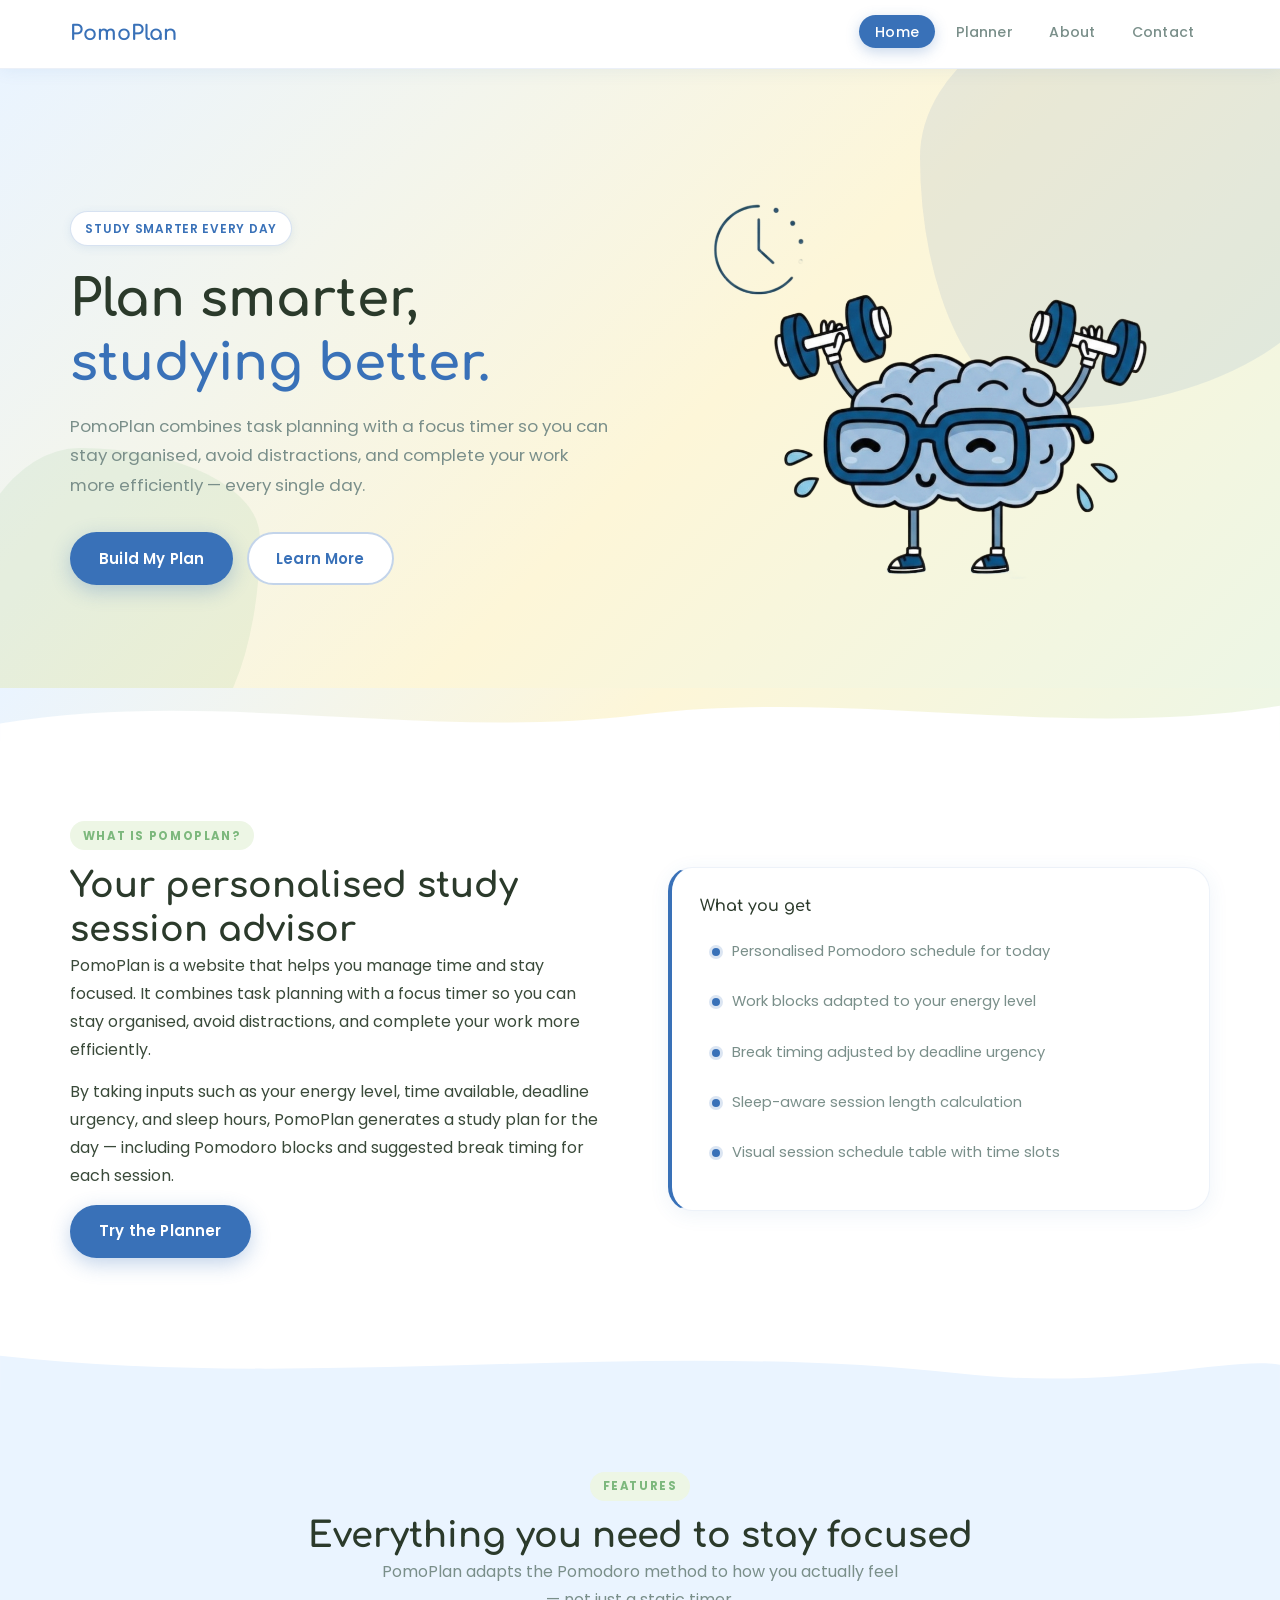
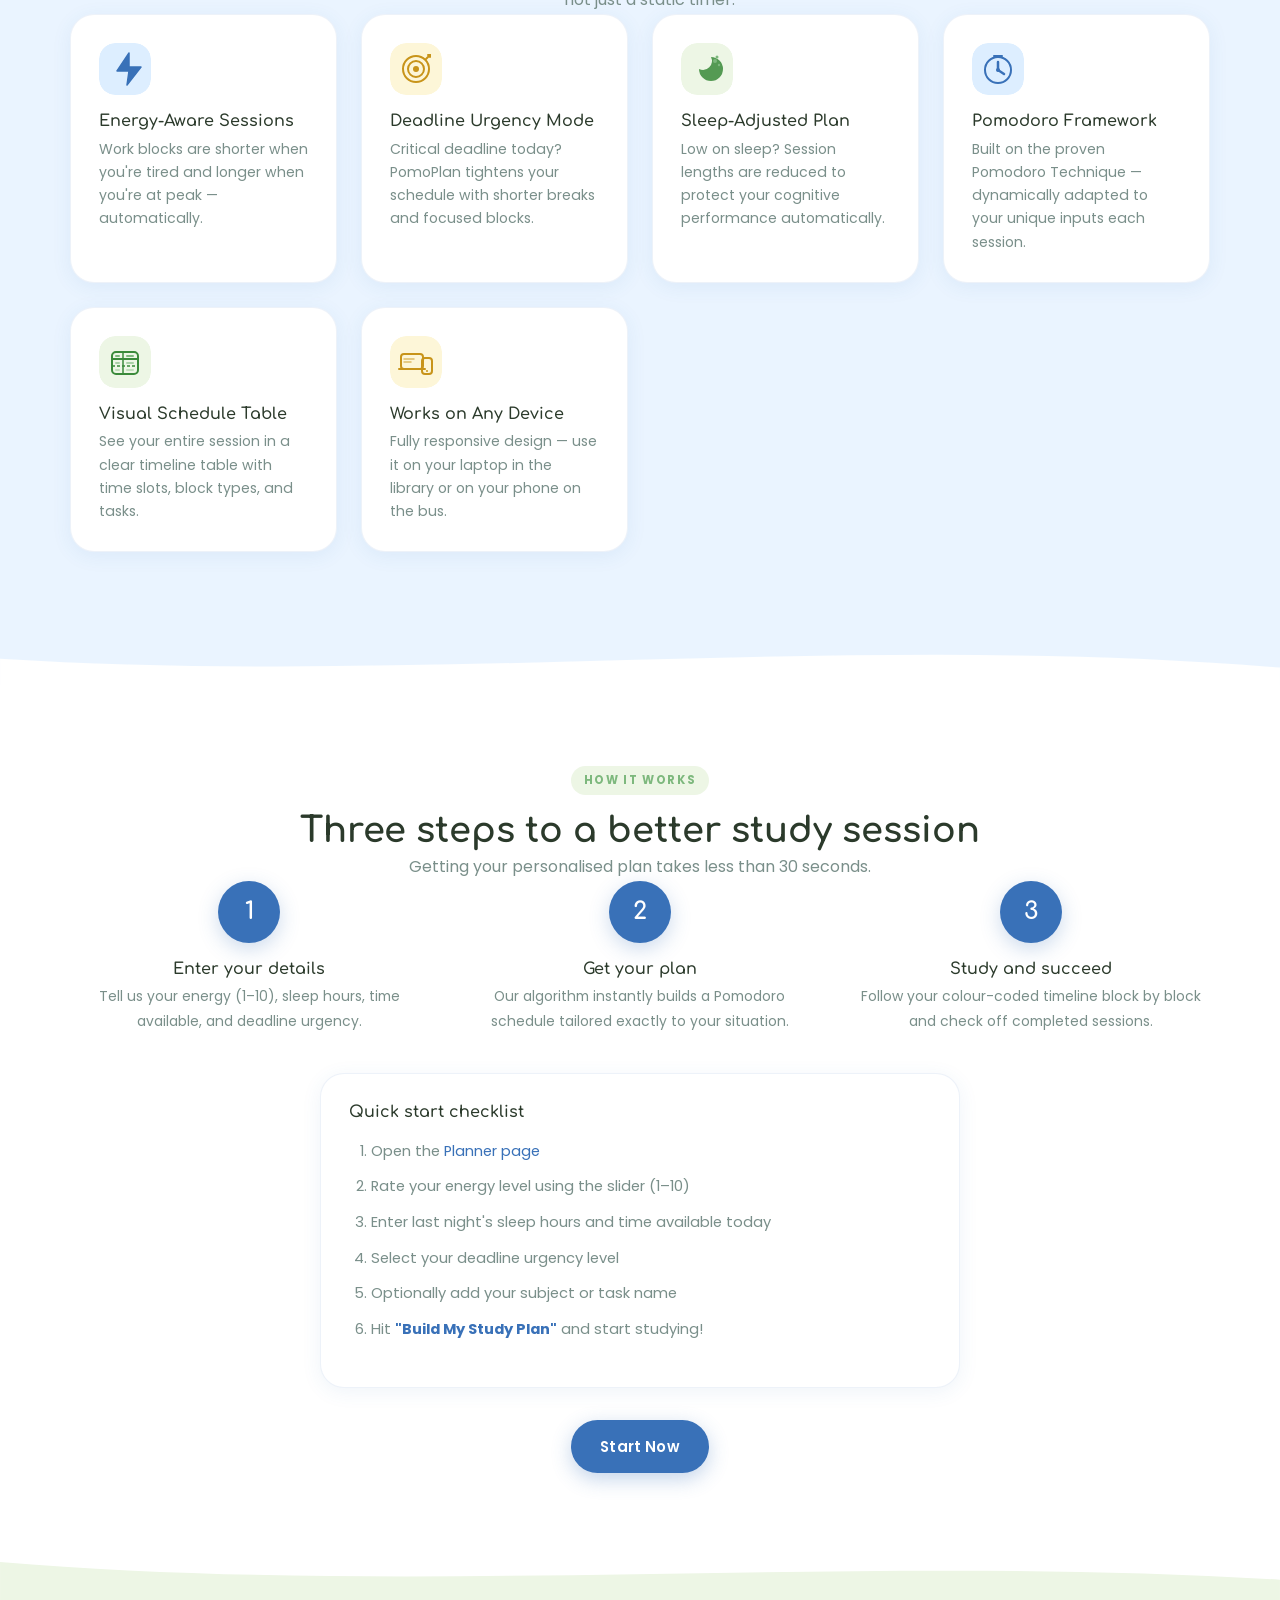
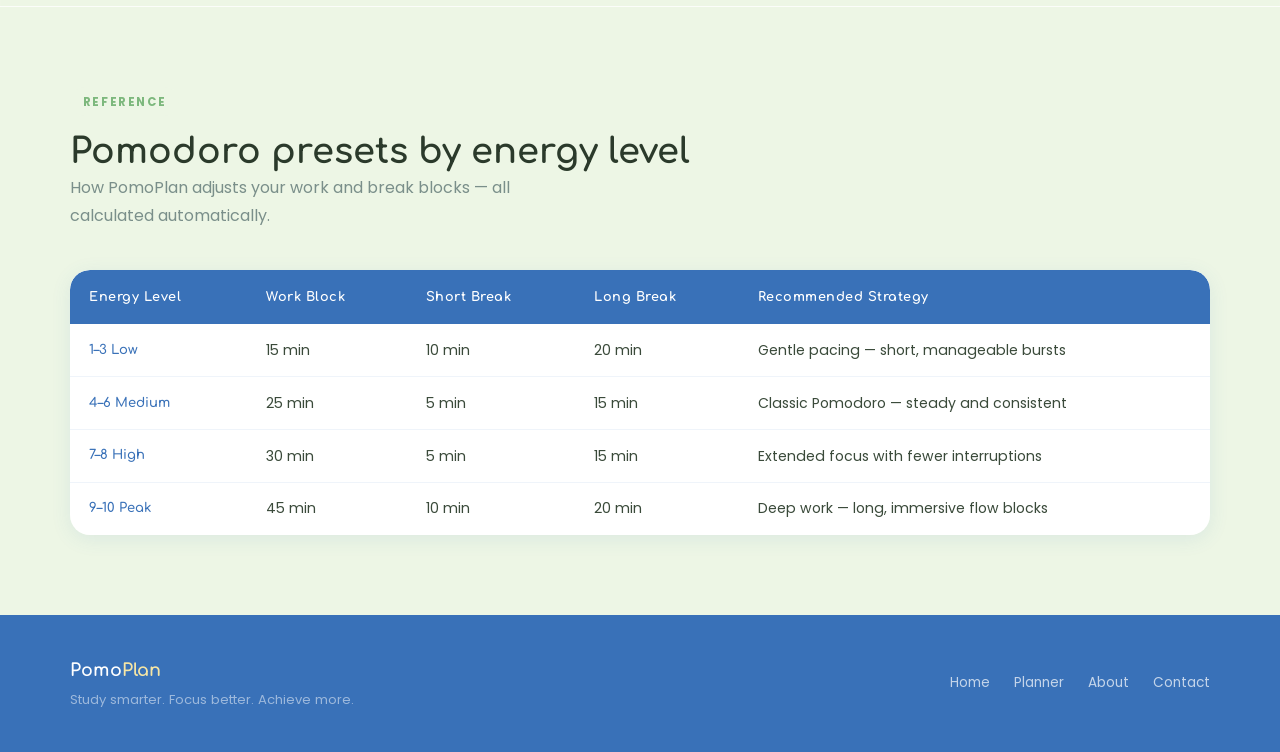
==== index.html @ e1926f0a "update" ====
<!DOCTYPE html>
<html lang="en">
<head>
  <meta charset="UTF-8" />
  <meta name="viewport" content="width=device-width, initial-scale=1.0" />
  <title>PomoPlan - A Student-Focused Study Session Advisor</title>
  <link rel="icon" type="image/png" href="assets/images/favicon.png">
  <link rel="stylesheet" href="style.css" />
</head>
<body>

  <!-- NAVIGATION -->
  <header>
  <nav class="site-nav">
    <div class="nav-inner">
      <a href="index.html" class="nav-logo">PomoPlan</a>
      <ul class="nav-links" id="navLinks">
        <li><a href="index.html" class="active">Home</a></li>
        <li><a href="planner.html">Planner</a></li>
        <li><a href="about.html">About</a></li>
        <li><a href="contact.html">Contact</a></li>
      </ul>
      <button class="hamburger" id="hamburger" aria-label="Toggle navigation menu">
        <span></span><span></span><span></span>
      </button>
    </div>
  </nav>
  </header>

  <main>

    <!-- HERO -->
    <section class="hero">
      <div class="hero-blob-1"></div>
      <div class="hero-blob-2"></div>
      <div class="hero-inner">
        <div class="fu">
          <div class="hero-badge">Study Smarter Every Day</div>
          <h1>Plan smarter,<br><em>studying better.</em></h1>
          <p class="hero-sub">
            PomoPlan combines task planning with a focus timer so you can stay organised,
            avoid distractions, and complete your work more efficiently — every single day.
          </p>
          <div class="hero-actions">
            <a href="planner.html" class="btn btn-primary">Build My Plan</a>
            <a href="about.html" class="btn btn-outline">Learn More</a>
          </div>
        </div>
        <!-- Image required -->
        <div class="hero-img fu2">
          <img
            src="assets/images/cover.jpg"
            alt="Students studying together at a desk with notebooks and laptops"
          />
        </div>
      </div>
    </section>

    <div class="wave wave-hero">
      <svg viewBox="0 0 1440 60" xmlns="http://www.w3.org/2000/svg">
        <path fill="#ffffff" d="M0,40 C240,0 480,60 720,30 C960,0 1200,60 1440,20 L1440,60 L0,60 Z"/>
      </svg>
    </div>

    <!-- WHAT IS POMOPLAN -->
    <section class="section">
      <div class="section-inner">
        <div class="about-intro-grid">
          <article class="fu">
            <span class="eyebrow">What is PomoPlan?</span>
            <h2>Your personalised study session advisor</h2>
            <p>
              PomoPlan is a website that helps you manage time and stay focused.
              It combines task planning with a focus timer so you can stay organised,
              avoid distractions, and complete your work more efficiently.
            </p>
            <p>
              By taking inputs such as your energy level, time available, deadline urgency,
              and sleep hours, PomoPlan generates a study plan for the day — including
              Pomodoro blocks and suggested break timing for each session.
            </p>
            <a href="planner.html" class="btn btn-primary">Try the Planner</a>
          </article>
          <div class="fu2">
            <div class="bubble-card what-you-get-card">
              <h3>What you get</h3>
              <!-- Unordered list with CSS bullet points -->
              <ul class="what-you-get-list">
                <li>Personalised Pomodoro schedule for today</li>
                <li>Work blocks adapted to your energy level</li>
                <li>Break timing adjusted by deadline urgency</li>
                <li>Sleep-aware session length calculation</li>
                <li>Visual session schedule table with time slots</li>
              </ul>
            </div>
          </div>
        </div>
      </div>
    </section>

    <div class="wave wave-white">
      <svg viewBox="0 0 1440 60" xmlns="http://www.w3.org/2000/svg">
        <path fill="#eaf4ff" d="M0,20 C360,60 720,0 1080,40 C1260,60 1380,20 1440,30 L1440,60 L0,60 Z"/>
      </svg>
    </div>

    <!-- FEATURES -->
    <section class="section bg-sky">
      <div class="section-inner">
        <div class="text-center">
          <span class="eyebrow">Features</span>
          <h2>Everything you need to stay focused</h2>
          <p class="section-sub section-sub-center">
            PomoPlan adapts the Pomodoro method to how you actually feel — not just a static timer.
          </p>
        </div>
        <div class="card-grid">
          <div class="bubble-card fu">
            <div class="card-icon"><img src="assets/images/icons/energy.svg" alt="Energy icon"/></div>
            <h3>Energy-Aware Sessions</h3>
            <p>Work blocks are shorter when you're tired and longer when you're at peak — automatically.</p>
          </div>
          <div class="bubble-card fu2">
            <div class="card-icon"><img src="assets/images/icons/deadline.svg" alt="Deadline icon"/></div>
            <h3>Deadline Urgency Mode</h3>
            <p>Critical deadline today? PomoPlan tightens your schedule with shorter breaks and focused blocks.</p>
          </div>
          <div class="bubble-card fu3">
            <div class="card-icon"><img src="assets/images/icons/sleep.svg" alt="Sleep icon"/></div>
            <h3>Sleep-Adjusted Plan</h3>
            <p>Low on sleep? Session lengths are reduced to protect your cognitive performance automatically.</p>
          </div>
          <div class="bubble-card fu">
            <div class="card-icon"><img src="assets/images/icons/clock.svg" alt="Clock icon"/></div>
            <h3>Pomodoro Framework</h3>
            <p>Built on the proven Pomodoro Technique — dynamically adapted to your unique inputs each session.</p>
          </div>
          <div class="bubble-card fu2">
            <div class="card-icon"><img src="assets/images/icons/schedule.svg" alt="Schedule icon"/></div>
            <h3>Visual Schedule Table</h3>
            <p>See your entire session in a clear timeline table with time slots, block types, and tasks.</p>
          </div>
          <div class="bubble-card fu3">
            <div class="card-icon"><img src="assets/images/icons/device.svg" alt="Device icon"/></div>
            <h3>Works on Any Device</h3>
            <p>Fully responsive design — use it on your laptop in the library or on your phone on the bus.</p>
          </div>
        </div>
      </div>
    </section>

    <div class="wave bg-sky">
      <svg viewBox="0 0 1440 60" xmlns="http://www.w3.org/2000/svg">
        <path fill="#ffffff" d="M0,30 C480,60 960,0 1440,40 L1440,60 L0,60 Z"/>
      </svg>
    </div>

    <!-- HOW IT WORKS (ordered list required) -->
    <section class="section">
      <div class="section-inner">
        <div class="text-center">
          <span class="eyebrow">How It Works</span>
          <h2>Three steps to a better study session</h2>
          <p class="section-sub section-sub-center">
            Getting your personalised plan takes less than 30 seconds.
          </p>
        </div>
        <div class="steps">
          <div class="step fu">
            <div class="step-num">1</div>
            <h4>Enter your details</h4>
            <p>Tell us your energy (1–10), sleep hours, time available, and deadline urgency.</p>
          </div>
          <div class="step fu2">
            <div class="step-num">2</div>
            <h4>Get your plan</h4>
            <p>Our algorithm instantly builds a Pomodoro schedule tailored exactly to your situation.</p>
          </div>
          <div class="step fu3">
            <div class="step-num">3</div>
            <h4>Study and succeed</h4>
            <p>Follow your colour-coded timeline block by block and check off completed sessions.</p>
          </div>
        </div>
        <!-- Ordered list required -->
        <div class="bubble-card quickstart-card">
          <h3>Quick start checklist</h3>
          <ol class="quickstart-list">
            <li>Open the <a href="planner.html">Planner page</a></li>
            <li>Rate your energy level using the slider (1–10)</li>
            <li>Enter last night's sleep hours and time available today</li>
            <li>Select your deadline urgency level</li>
            <li>Optionally add your subject or task name</li>
            <li>Hit <strong>"Build My Study Plan"</strong> and start studying!</li>
          </ol>
        </div>
        <div class="text-center mt-2">
          <a href="planner.html" class="btn btn-primary">Start Now</a>
        </div>
      </div>
    </section>

    <div class="wave wave-white">
      <svg viewBox="0 0 1440 60" xmlns="http://www.w3.org/2000/svg">
        <path fill="#edf6e5" d="M0,10 C480,50 960,0 1440,30 L1440,60 L0,60 Z"/>
      </svg>
    </div>

    <!-- POMODORO PRESET TABLE (required) -->
    <section class="section bg-green">
      <div class="section-inner">
        <span class="eyebrow">Reference</span>
        <h2>Pomodoro presets by energy level</h2>
        <p class="section-sub">How PomoPlan adjusts your work and break blocks — all calculated automatically.</p>
        <div class="table-wrap">
          <table>
            <thead>
              <tr>
                <th>Energy Level</th>
                <th>Work Block</th>
                <th>Short Break</th>
                <th>Long Break</th>
                <th>Recommended Strategy</th>
              </tr>
            </thead>
            <tbody>
              <tr>
                <td>1–3 Low</td>
                <td>15 min</td>
                <td>10 min</td>
                <td>20 min</td>
                <td>Gentle pacing — short, manageable bursts</td>
              </tr>
              <tr>
                <td>4–6 Medium</td>
                <td>25 min</td>
                <td>5 min</td>
                <td>15 min</td>
                <td>Classic Pomodoro — steady and consistent</td>
              </tr>
              <tr>
                <td>7–8 High</td>
                <td>30 min</td>
                <td>5 min</td>
                <td>15 min</td>
                <td>Extended focus with fewer interruptions</td>
              </tr>
              <tr>
                <td>9–10 Peak</td>
                <td>45 min</td>
                <td>10 min</td>
                <td>20 min</td>
                <td>Deep work — long, immersive flow blocks</td>
              </tr>
            </tbody>
          </table>
        </div>
      </div>
    </section>

  </main>

  <!-- FOOTER -->
  <footer class="site-footer">
    <div class="footer-inner">
      <div>
        <div class="footer-logo">Pomo<span>Plan</span></div>
        <div class="footer-tagline">Study smarter. Focus better. Achieve more.</div>
      </div>
      <nav class="footer-nav">
        <a href="index.html">Home</a>
        <a href="planner.html">Planner</a>
        <a href="about.html">About</a>
        <a href="contact.html">Contact</a>
      </nav>
    </div>
  </footer>

  <script src="script.js"></script>
</body>
</html>
---- style.css ----
/* =============================================
   PomoPlan — style.css
   Shared stylesheet for all pages
   ============================================= */

@import url('https://fonts.googleapis.com/css2?family=Comfortaa:wght@400;500;600;700&family=Poppins:ital,wght@0,300;0,400;0,500;0,600;0,700;1,400&display=swap');

/* ── Reset ── */
*,
*::before,
*::after {
  box-sizing: border-box;
  margin: 0;
  padding: 0;
}

html {
  scroll-behavior: smooth;
}

body {
  font-family: 'Poppins', sans-serif;
  font-size: 1rem;
  line-height: 1.75;
  color: #3a4a3a;
  background: #ffffff;
  min-height: 100vh;
  display: flex;
  flex-direction: column;
}

/* ── Typography ── */
h1, h2, h3, h4 {
  font-family: 'Comfortaa', cursive;
  line-height: 1.25;
  color: #2b3a2b;
}

h1 {
  font-size: clamp(2rem, 5vw, 3.2rem);
  font-weight: 700;
}

h2 {
  font-size: clamp(1.5rem, 3vw, 2.2rem);
  font-weight: 700;
}

h3 {
  font-size: 1.2rem;
  font-weight: 600;
}

h4 {
  font-size: 1rem;
  font-weight: 600;
}

p {
  margin-bottom: 0.9rem;
}

p:last-child {
  margin-bottom: 0;
}

/* ── Links ── */
a {
  color: #3971b8;
  text-decoration: none;
  transition: color 0.28s cubic-bezier(0.4, 0, 0.2, 1);
}

a:hover {
  color: #6fa3e0;
  text-decoration: underline;
}

a:visited {
  color: #2d58a0;
}

a:active {
  color: #e05c5c;
}

/* ── Lists ── */
ul,
ol {
  padding-left: 1.4rem;
  margin-bottom: 0.9rem;
}

li {
  margin-bottom: 0.3rem;
}

/* ── Images ── */
img {
  max-width: 100%;
  height: auto;
}

/* ── Main content wrapper ── */
main {
  flex: 1;
}

/* ── NAVIGATION ── */
.site-nav {
  background: rgba(255, 255, 255, 0.94);
  backdrop-filter: blur(14px);
  padding: 0 2rem;
  position: sticky;
  top: 0;
  z-index: 200;
  border-bottom: 1.5px solid rgba(57, 113, 184, 0.10);
  box-shadow: 0 2px 16px rgba(57, 113, 184, 0.08);
}

.nav-inner {
  max-width: 1140px;
  margin: 0 auto;
  display: flex;
  align-items: center;
  justify-content: space-between;
  height: 68px;
}

.nav-logo {
  font-family: 'Comfortaa', cursive;
  font-size: 1.3rem;
  font-weight: 700;
  color: #3971b8;
  text-decoration: none;
  display: flex;
  align-items: center;
  gap: 0.4rem;
}

.nav-logo span {
  color: #7db87d;
}

.nav-links {
  list-style: none;
  padding: 0;
  margin: 0;
  display: flex;
  gap: 0.3rem;
}

.nav-links a {
  font-family: 'Poppins', sans-serif;
  font-size: 0.88rem;
  font-weight: 500;
  color: #7a8f8a;
  padding: 0.42rem 1rem;
  border-radius: 50px;
  transition: all 0.28s cubic-bezier(0.4, 0, 0.2, 1);
  text-decoration: none;
  letter-spacing: 0.01em;
}

.nav-links a:hover {
  color: #3971b8;
  background: #ddeeff;
  text-decoration: none;
}

.nav-links a:visited {
  color: #7a8f8a;
}

.nav-links a.active {
  color: #ffffff;
  background: #3971b8;
  box-shadow: 0 4px 14px rgba(57, 113, 184, 0.28);
}

.hamburger {
  display: none;
  flex-direction: column;
  gap: 5px;
  background: none;
  border: none;
  cursor: pointer;
  padding: 4px;
}

.hamburger span {
  display: block;
  width: 22px;
  height: 2.5px;
  background: #3971b8;
  border-radius: 4px;
  transition: all 0.28s cubic-bezier(0.4, 0, 0.2, 1);
}

/* ── WAVE DIVIDERS ── */
.wave {
  display: block;
  width: 100%;
  overflow: hidden;
  line-height: 0;
}

.wave svg {
  display: block;
}

/* ── BUTTONS ── */
.btn {
  display: inline-flex;
  align-items: center;
  gap: 0.5rem;
  padding: 0.72rem 1.7rem;
  border-radius: 50px;
  font-family: 'Poppins', sans-serif;
  font-weight: 600;
  font-size: 0.93rem;
  cursor: pointer;
  transition: all 0.28s cubic-bezier(0.4, 0, 0.2, 1);
  border: 2px solid transparent;
  text-decoration: none;
  letter-spacing: 0.01em;
}

.btn-primary {
  background: #3971b8;
  color: #ffffff;
  box-shadow: 0 6px 20px rgba(57, 113, 184, 0.30);
}

.btn-primary:hover {
  background: #2d5fa0;
  transform: translateY(-3px);
  box-shadow: 0 10px 28px rgba(57, 113, 184, 0.38);
  color: #ffffff;
}

.btn-green {
  background: #7db87d;
  color: #ffffff;
  box-shadow: 0 6px 20px rgba(125, 184, 125, 0.30);
}

.btn-green:hover {
  background: #5fa05f;
  transform: translateY(-3px);
  color: #ffffff;
}

.btn-outline {
  background: #ffffff;
  color: #3971b8;
  border-color: rgba(57, 113, 184, 0.30);
}

.btn-outline:hover {
  border-color: #3971b8;
  background: #ddeeff;
  transform: translateY(-3px);
}

/* ── SECTIONS ── */
.section {
  padding: 5rem 2rem;
 
}

.section-inner {
  max-width: 1140px;
  margin: 0 auto;
}

.eyebrow {
  display: inline-block;
  font-family: 'Poppins', sans-serif;
  font-size: 0.72rem;
  font-weight: 700;
  letter-spacing: 0.14em;
  text-transform: uppercase;
  color: #7db87d;
  background: #edf6e5;
  padding: 0.28rem 0.8rem;
  border-radius: 50px;
  margin-bottom: 0.85rem;
}

.section-sub {
  color: #7a8f8a;
  max-width: 52ch;
  margin-bottom: 2.5rem;
}

.bg-sky {
  background: #eaf4ff;
}

.bg-green {
  background: #edf6e5;
}

.bg-vanilla {
  background: #fdf6d8;
}

.text-center {
  text-align: center;
}

.mt-2 {
  margin-top: 2rem;
}

/* ── FEATURE CARDS ── */
.card-grid {
  display: grid;
  grid-template-columns: repeat(auto-fit, minmax(240px, 1fr));
  gap: 1.5rem;
 
}

.bubble-card {
  background: #ffffff;
  border: 1.5px solid rgba(57, 113, 184, 0.09);
  border-radius: 24px;
  padding: 1.75rem;
  box-shadow: 0 4px 20px rgba(57, 113, 184, 0.08);
  transition: transform 0.28s cubic-bezier(0.4, 0, 0.2, 1), box-shadow 0.28s cubic-bezier(0.4, 0, 0.2, 1);
}

.bubble-card:hover {
  transform: translateY(-6px);
  box-shadow: 0 14px 40px rgba(57, 113, 184, 0.14);
}

.bubble-card h3 {
  margin-bottom: 0.4rem;
  font-size: 1rem;
}

.bubble-card p {
  color: #7a8f8a;
  font-size: 0.88rem;
  margin: 0;
  line-height: 1.65;
}

/* ── WHAT YOU GET CARD ── */
.what-you-get-card {
  border-left: 4px solid #3971b8;
}

.what-you-get-card h3 {
  margin-bottom: 0.9rem;
}

.what-you-get-list {
  list-style: none;
  padding: 0;
  margin: 0;
  color: #7a8f8a;
  font-size: 0.92rem;
  line-height: 1.9;
}

.what-you-get-list li {
  display: flex;
  align-items: center;
  gap: 0.75rem;
  margin-bottom: 0.5rem;
  padding: 0.45rem 0.75rem;
  border-radius: 10px;
  transition: background 0.2s ease;
}

.what-you-get-list li:hover {
  background: #f0f7ff;
}

.what-you-get-list li::before {
  content: '';
  display: inline-block;
  width: 8px;
  height: 8px;
  min-width: 8px;
  background-color: #3971b8;
  border-radius: 50%;
  box-shadow: 0 0 0 3px rgba(57, 113, 184, 0.18);
}

/* ── CARD ICONS ── */
.card-icon {
  width: 52px;
  height: 52px;
  border-radius: 16px;
  display: flex;
  align-items: center;
  justify-content: center;
  margin-bottom: 1rem;
  overflow: hidden;
}

.card-icon img {
  width: 52px;
  height: 52px;
  border-radius: 16px;
  display: block;
}

.icon-b {
  background: #ddeeff;
}

.icon-g {
  background: #edf6e5;
}

.icon-v {
  background: #fdf6d8;
}

/* ── STEPS ── */
.steps {
  display: grid;
  grid-template-columns: repeat(auto-fit, minmax(190px, 1fr));
  gap: 2rem;
  margin-bottom: 2.5rem;
}

.step {
  text-align: center;
}

.step-num {
  width: 62px;
  height: 62px;
  border-radius: 50%;
  background: #3971b8;
  color: #ffffff;
  font-family: 'Comfortaa', cursive;
  font-size: 1.5rem;
  font-weight: 700;
  display: flex;
  align-items: center;
  justify-content: center;
  margin: 0 auto 1rem;
  box-shadow: 0 6px 20px rgba(57, 113, 184, 0.25);
}

.step h4 {
  margin-bottom: 0.35rem;
}

.step p {
  color: #7a8f8a;
  font-size: 0.87rem;
}

/* ── QUICK START CARD ── */
.quickstart-card {
  max-width: 640px;
  margin: 0 auto;
}

.quickstart-card h3 {
  margin-bottom: 0.85rem;
}

.quickstart-list {
  color: #7a8f8a;
  line-height: 2.1;
  font-size: 0.92rem;
}

.quickstart-list strong {
  color: #3971b8;
}

/* ── TABLE ── */
.table-wrap {
  overflow-x: auto;
  border-radius: 20px;
  box-shadow: 0 4px 20px rgba(57, 113, 184, 0.10);
}

table {
  width: 100%;
  border-collapse: collapse;
  background: #ffffff;
  font-size: 0.88rem;
}

thead tr {
  background: #3971b8;
}

thead th {
  padding: 1rem 1.2rem;
  text-align: left;
  font-family: 'Comfortaa', cursive;
  font-weight: 700;
  font-size: 0.8rem;
  color: #ffffff;
  letter-spacing: 0.04em;
}

thead th:first-child {
  border-radius: 20px 0 0 0;
}

thead th:last-child {
  border-radius: 0 20px 0 0;
}

tbody tr {
  border-bottom: 1px solid rgba(57, 113, 184, 0.08);
  transition: background 0.28s cubic-bezier(0.4, 0, 0.2, 1);
}

tbody tr:last-child {
  border-bottom: none;
}

tbody tr:hover {
  background: #eaf4ff;
}

td {
  padding: 0.85rem 1.2rem;
  color: #3a4a3a;
  white-space: nowrap;
}

td:first-child {
  font-family: 'Comfortaa', cursive;
  font-size: 0.82rem;
  font-weight: 600;
  color: #3971b8;
}

/* ── FORMS ── */
.form-bubble {
  background: #ffffff;
  border: 1.5px solid rgba(57, 113, 184, 0.10);
  border-radius: 28px;
  padding: 2.5rem;
  box-shadow: 0 6px 32px rgba(57, 113, 184, 0.10);
}

.form-bubble h2 {
  margin-bottom: 0.3rem;
}

.form-sub {
  color: #7a8f8a;
  margin-bottom: 2rem;
  font-size: 0.9rem;
}

fieldset {
  border: 1.5px solid rgba(57, 113, 184, 0.15);
  border-radius: 18px;
  padding: 1.2rem 1.4rem 1.5rem;
  margin-bottom: 1.4rem;
  background: #eaf4ff;
}

fieldset.fs-green {
  background: #edf6e5;
  border-color: rgba(125, 184, 125, 0.25);
}

fieldset.fs-vanilla {
  background: #fdf6d8;
  border-color: rgba(200, 180, 50, 0.20);
}

legend {
  font-family: 'Comfortaa', cursive;
  font-weight: 700;
  font-size: 0.78rem;
  letter-spacing: 0.08em;
  text-transform: uppercase;
  color: #3971b8;
  padding: 0 0.5rem;
  background: #ffffff;
  border-radius: 8px;
}

.form-group {
  margin-bottom: 1.1rem;
}

.form-group:last-child {
  margin-bottom: 0;
}

label {
  display: block;
  font-size: 0.82rem;
  font-family: 'Poppins', sans-serif;
  font-weight: 600;
  color: #2b3a2b;
  margin-bottom: 0.38rem;
}

label .hint {
  font-weight: 400;
  color: #7a8f8a;
  font-style: italic;
  margin-left: 0.3rem;
}

input[type="number"],
input[type="text"],
input[type="email"],
input[type="tel"],
select,
textarea {
  width: 100%;
  padding: 0.65rem 1rem;
  border: 1.5px solid rgba(57, 113, 184, 0.18);
  border-radius: 50px;
  font-family: 'Poppins', sans-serif;
  font-size: 0.9rem;
  color: #3a4a3a;
  background: #ffffff;
  transition: border-color 0.28s cubic-bezier(0.4, 0, 0.2, 1), box-shadow 0.28s cubic-bezier(0.4, 0, 0.2, 1);
  outline: none;
}

textarea {
  border-radius: 16px;
  resize: vertical;
  min-height: 90px;
}

input:focus,
select:focus,
textarea:focus {
  border-color: #3971b8;
  box-shadow: 0 0 0 4px rgba(57, 113, 184, 0.12);
}

input[type="range"] {
  width: 100%;
  accent-color: #3971b8;
  cursor: pointer;
  height: 6px;
  border: none;
  background: none;
  padding: 0;
  border-radius: 0;
}

.range-row {
  display: flex;
  justify-content: space-between;
  font-size: 0.72rem;
  color: #7a8f8a;
  margin-top: 0.2rem;
}

.range-pill {
  display: inline-block;
  background: #3971b8;
  color: #ffffff;
  font-family: 'Comfortaa', cursive;
  font-size: 0.75rem;
  padding: 0.12rem 0.6rem;
  border-radius: 50px;
  margin-left: 0.4rem;
}

select {
  cursor: pointer;
  appearance: none;
  background-image: url("data:image/svg+xml,%3Csvg xmlns='http://www.w3.org/2000/svg' width='12' height='8' viewBox='0 0 12 8'%3E%3Cpath d='M1 1l5 5 5-5' stroke='%233971b8' stroke-width='2' fill='none' stroke-linecap='round' stroke-linejoin='round'/%3E%3C/svg%3E");
  background-repeat: no-repeat;
  background-position: right 1rem center;
  padding-right: 2.6rem;
}

input[type="checkbox"] {
  width: auto;
  accent-color: #3971b8;
}

.checkbox-label {
  display: flex;
  align-items: center;
  gap: 0.6rem;
  cursor: pointer;
  font-weight: 400;
  font-size: 0.85rem;
}

.required-star {
  color: #e05c5c;
}

.btn-submit-full {
  width: 100%;
  font-size: 1rem;
  padding: 0.9rem;
  justify-content: center;
}

/* ── PLANNER SECTION OVERRIDE ── */
.planner-section-inner {
  max-width: 1300px;
  margin: 0 auto;
  padding: 0 2rem;
}

/* ── PLANNER GRID ── */
.planner-grid {
  display: grid;
  grid-template-columns: 1fr 1fr;
  gap: 2.5rem;
  align-items: start;
}
/* ── RESULTS PANEL ── */
.results-panel {
  background: linear-gradient(135deg, #3971b8 0%, #2d5fa0 100%);
  border-radius: 28px;
  padding: 3rem;
  color: #ffffff;
  box-shadow: 0 10px 44px rgba(57, 113, 184, 0.25);
  min-height: 290px;
}

.results-panel h3 {
  color: #f6e6a5;
  margin-bottom: 1.5rem;
  font-size: 1.1rem;
}

.results-empty {
  display: flex;
  flex-direction: column;
  align-items: center;
  justify-content: center;
  min-height: 260px;
  text-align: center;
  opacity: 0.65;
}

.results-empty .emoji {
  font-size: 3.5rem;
  margin-bottom: 1rem;
  animation: bounce 2s ease-in-out infinite;
}

.results-empty p {
  font-size: 0.88rem;
  color: rgba(255, 255, 255, 0.85);
}

.r-block {
  margin-bottom: 1.5rem;
}

.r-block:last-child {
  margin-bottom: 0;
}

.r-label {
  font-family: 'Poppins', sans-serif;
  font-size: 0.68rem;
  font-weight: 700;
  letter-spacing: 0.14em;
  text-transform: uppercase;
  color: #f6e6a5;
  margin-bottom: 0.4rem;
}

.r-block p {
  color: rgba(255, 255, 255, 0.9);
  font-size: 0.88rem;
  margin: 0;
}

.chips {
  display: flex;
  flex-wrap: wrap;
  gap: 0.45rem;
  margin-top: 0.5rem;
}

.chip {
  display: inline-flex;
  align-items: center;
  gap: 0.3rem;
  padding: 0.28rem 0.75rem;
  border-radius: 50px;
  font-family: 'Poppins', sans-serif;
  font-size: 0.73rem;
  font-weight: 500;
}

.chip-w {
  background: rgba(246, 230, 165, 0.20);
  border: 1px solid rgba(246, 230, 165, 0.40);
  color: #f6e6a5;
}

.chip-b {
  background: rgba(125, 184, 125, 0.20);
  border: 1px solid rgba(200, 214, 155, 0.40);
  color: #c8d69b;
}

.schedule-heading {
  margin-bottom: 0.9rem;
  font-family: 'Comfortaa', cursive;
  color: #2b3a2b;
}

/* ── BADGES ── */
.badge {
  display: inline-block;
  padding: 0.2rem 0.65rem;
  border-radius: 50px;
  font-size: 0.72rem;
  font-weight: 600;
}

.b-green {
  background: #edf6e5;
  color: #3a7a3a;
  border: 1px solid rgba(125, 184, 125, 0.30);
}

.b-amber {
  background: #fdf6d8;
  color: #8a6a00;
  border: 1px solid rgba(200, 180, 50, 0.30);
}

.b-red {
  background: rgba(224, 92, 92, 0.15);
  color: #c03030;
  border: 1px solid rgba(224, 92, 92, 0.25);
}

/* ── HERO ── */
.hero {
  background: linear-gradient(135deg, #eaf4ff 0%, #fdf6d8 55%, #edf6e5 100%);
  padding: 5.5rem 2rem 3rem;
  position: relative;
  overflow: hidden;
}

.hero-blob-1 {
  position: absolute;
  top: -80px;
  right: -60px;
  width: 420px;
  height: 420px;
  background: rgba(57, 113, 184, 0.10);
  border-radius: 60% 40% 70% 30% / 40% 60% 40% 60%;
  animation: blob1 8s ease-in-out infinite;
}

.hero-blob-2 {
  position: absolute;
  bottom: -60px;
  left: -40px;
  width: 300px;
  height: 300px;
  background: rgba(125, 184, 125, 0.12);
  border-radius: 40% 60% 30% 70% / 60% 30% 70% 40%;
  animation: blob2 10s ease-in-out infinite;
}

.hero-inner {
  max-width: 1140px;
  margin: 0 auto;
  position: relative;
  z-index: 1;
  display: grid;
  grid-template-columns: 1fr 1fr;
  gap: 4rem;
  align-items: center;
}

.hero-badge {
  display: inline-flex;
  align-items: center;
  gap: 0.45rem;
  background: #ffffff;
  color: #3971b8;
  border: 1.5px solid rgba(57, 113, 184, 0.20);
  font-family: 'Poppins', sans-serif;
  font-size: 0.75rem;
  font-weight: 600;
  letter-spacing: 0.06em;
  text-transform: uppercase;
  padding: 0.35rem 0.9rem;
  border-radius: 50px;
  margin-bottom: 1.4rem;
  box-shadow: 0 2px 10px rgba(57, 113, 184, 0.10);
}

.hero h1 {
  margin-bottom: 1rem;
}

.hero h1 em {
  color: #3971b8;
  font-style: normal;
}

.hero-sub {
  font-size: 1.05rem;
  color: #7a8f8a;
  margin-bottom: 2rem;
}

.hero-actions {
  display: flex;
  gap: 0.85rem;
  flex-wrap: wrap;
}

.hero-img {
  margin-top:-30px;
  margin-right: 5px;
  /* border-radius: 24px; */
  overflow: hidden;
  /* box-shadow: 0 12px 48px rgba(57, 113, 184, 0.18);
  border: 3px solid rgba(255, 255, 255, 0.80); */
  /* margin-left: 3rem; */
}

.hero-img img {
  width: 100%;
  object-fit: cover;
  display: block;
  transform: scaleX(-1);
}

/* ── ABOUT TWO-COLUMN LAYOUT ── */
.about-intro-grid {
  display: grid;
  grid-template-columns: 1fr 1fr;
  gap: 3.5rem;
  align-items: center;
}

.about-intro-text p {
  color: #7a8f8a;
  margin-top: 0.75rem;
}

.about-intro-text .btn {
  margin-top: 0.5rem;
}

.how-it-works-card {
  border-top: 4px solid #3971b8;
  margin-bottom: 1.25rem;
}

.how-it-works-card h3 {
  margin-bottom: 0.85rem;
}

.how-it-works-list {
  color: #7a8f8a;
  line-height: 2.1;
  font-size: 0.88rem;
}

.how-it-works-list strong {
  color: #2b3a2b;
}

.science-card {
  border-top: 4px solid #7db87d;
}

.science-card h3 {
  margin-bottom: 0.75rem;
}

.science-card p {
  color: #7a8f8a;
  font-size: 0.88rem;
  margin: 0;
}

/* ── PAGE HEADERS ── */
.page-header-hero-green {
  background: linear-gradient(135deg, #edf6e5, #fdf6d8, #eaf4ff);
  padding: 4rem 2rem 0;
  text-align: center;
  position: relative;
  overflow: hidden;
}

.page-header-hero-green .blob-decor {
  position: absolute;
  bottom: -50px;
  left: -50px;
  width: 220px;
  height: 220px;
  background: rgba(125, 184, 125, 0.12);
  border-radius: 50%;
  pointer-events: none;
}

.page-header-hero-green h1 {
  margin-bottom: 0.75rem;
}

.page-header-hero-green p {
  color: #7a8f8a;
  max-width: 54ch;
  margin: 0 auto;
  font-size: 0.96rem;
}

.wave-green-header {
  background: linear-gradient(135deg, #edf6e5, #fdf6d8, #eaf4ff);
}

.page-header-hero-vanilla {
  background: linear-gradient(135deg, #fdf6d8, #eaf4ff);
  padding: 3.5rem 2rem 0;
  text-align: center;
  position: relative;
  overflow: hidden;
}

.page-header-hero-vanilla .blob-decor {
  position: absolute;
  top: -40px;
  right: -40px;
  width: 200px;
  height: 200px;
  background: rgba(57, 113, 184, 0.07);
  border-radius: 50%;
  pointer-events: none;
}

.page-header-hero-vanilla h1 {
  margin-bottom: 0.6rem;
}

.page-header-hero-vanilla p {
  color: #7a8f8a;
  max-width: 46ch;
  margin: 0 auto;
  font-size: 0.95rem;
}

.wave-vanilla-header {
  background: linear-gradient(135deg, #fdf6d8, #eaf4ff);
}

.page-header-hero-blue {
  background: linear-gradient(135deg, #eaf4ff, #edf6e5);
  padding: 3.5rem 2rem 0;
  text-align: center;
  position: relative;
  overflow: hidden;
}

.page-header-hero-blue .blob-decor {
  position: absolute;
  top: -50px;
  right: -50px;
  width: 220px;
  height: 220px;
  background: rgba(57, 113, 184, 0.08);
  border-radius: 50%;
  pointer-events: none;
}

.page-header-hero-blue h1 {
  margin-bottom: 0.6rem;
}

.page-header-hero-blue p {
  color: #7a8f8a;
  max-width: 50ch;
  margin: 0 auto;
  font-size: 0.96rem;
}

.wave-blue-header {
  background: linear-gradient(135deg, #eaf4ff, #edf6e5);
}

/* ── AUDIO CARD ── */
.audio-card {
  background: #ffffff;
  border-radius: 24px;
  padding: 1.75rem 2rem;
  box-shadow: 0 4px 20px rgba(57, 113, 184, 0.08);
  border: 1.5px solid rgba(57, 113, 184, 0.08);
  display: flex;
  gap: 1.5rem;
  align-items: center;
  flex-wrap: wrap;
}

.audio-icon {
  font-size: 3rem;
  flex-shrink: 0;
  display: flex;
  align-items: center;
  justify-content: center;
}

.audio-icon img {
  width: 64px;
  height: 64px;
  border-radius: 20px;
  display: block;
}

.audio-info {
  flex: 1;
  min-width: 200px;
}

.audio-info h4 {
  margin-bottom: 0.3rem;
}

.audio-info p {
  color: #7a8f8a;
  font-size: 0.85rem;
  margin-bottom: 0.85rem;
}

audio {
  width: 100%;
  border-radius: 50px;
}

/* ── CONTACT ── */
.contact-grid {
  display: grid;
  grid-template-columns: 1fr 1.6fr;
  gap: 2rem;
  align-items: start;
}

.contact-side h2 {
  margin-bottom: 0.85rem;
}

.contact-side p {
  color: #7a8f8a;
}

.info-rows {
  margin-top: 1.75rem;
}

.info-row {
  display: flex;
  gap: 0.9rem;
  align-items: flex-start;
  margin-bottom: 1.1rem;
}

.info-icon {
  width: 40px;
  height: 40px;
  border-radius: 14px;
  background: #ddeeff;
  display: flex;
  align-items: center;
  justify-content: center;
  font-size: 1.1rem;
  flex-shrink: 0;
  overflow: hidden;
  padding: 0;
}

.info-icon img {
  width: 40px;
  height: 40px;
  border-radius: 14px;
  display: block;
}

.info-row strong {
  display: block;
  font-size: 0.88rem;
  color: #2b3a2b;
}

.info-row span {
  font-size: 0.83rem;
  color: #7a8f8a;
}

.faq-section {
  margin-top: 2rem;
}

.faq-section h3 {
  margin-bottom: 1rem;
}

.faq-item {
  padding: 0.7rem 0;
  border-bottom: 1px dashed rgba(57, 113, 184, 0.15);
}

.faq-item:last-child {
  border-bottom: none;
}

.faq-item strong {
  font-size: 0.88rem;
  color: #2b3a2b;
  display: block;
  margin-bottom: 0.15rem;
}

.faq-item span {
  font-size: 0.83rem;
  color: #7a8f8a;
}

/* ── SUCCESS BANNER ── */
.success-msg {
  display: none;
  margin-top: 1rem;
  padding: 1rem 1.25rem;
  background: #edf6e5;
  border: 1.5px solid rgba(125, 184, 125, 0.35);
  border-radius: 14px;
  color: #3a7a3a;
  font-family: 'Comfortaa', cursive;
  font-weight: 700;
  text-align: center;
  font-size: 0.92rem;
}

/* ── CTA SECTION ── */
.cta-description {
  color: #7a8f8a;
  max-width: 46ch;
  margin: 0 auto 1.75rem;
}

/* ── FOOTER ── */
.site-footer {
  background: #3971b8;
  color: rgba(255, 255, 255, 0.75);
  padding: 2.5rem 2rem;
  margin-top: auto;
}

.footer-inner {
  max-width: 1140px;
  margin: 0 auto;
  display: flex;
  justify-content: space-between;
  align-items: center;
  flex-wrap: wrap;
  gap: 1.25rem;
}

.footer-logo {
  font-family: 'Comfortaa', cursive;
  color: #ffffff;
  font-weight: 700;
  font-size: 1.1rem;
}

.footer-logo span {
  color: #f6e6a5;
}

.footer-tagline {
  font-size: 0.82rem;
  margin-top: 0.2rem;
  color: rgba(255, 255, 255, 0.50);
}

.footer-nav {
  display: flex;
  gap: 1.5rem;
}

.footer-nav a {
  color: rgba(255, 255, 255, 0.70);
  font-size: 0.85rem;
  transition: color 0.28s cubic-bezier(0.4, 0, 0.2, 1);
}

.footer-nav a:hover {
  color: #f6e6a5;
  text-decoration: none;
}

/* ── ANIMATIONS ── */
@keyframes fadeUp {
  from {
    opacity: 0;
    transform: translateY(22px);
  }
  to {
    opacity: 1;
    transform: translateY(0);
  }
}

@keyframes bounce {
  0%, 100% {
    transform: translateY(0);
  }
  50% {
    transform: translateY(-10px);
  }
}

@keyframes blob1 {
  0%, 100% {
    transform: translate(0, 0) rotate(0deg);
  }
  50% {
    transform: translate(-20px, 20px) rotate(5deg);
  }
}

@keyframes blob2 {
  0%, 100% {
    transform: translate(0, 0) rotate(0deg);
  }
  50% {
    transform: translate(15px, -15px) rotate(-4deg);
  }
}

.fu {
  animation: fadeUp 0.5s ease both;
}

.fu2 {
  animation: fadeUp 0.55s 0.1s ease both;
}

.fu3 {
  animation: fadeUp 0.55s 0.18s ease both;
}

/* ── RESPONSIVE — Tablet 960px ── */
@media (max-width: 960px) {
  .hero-inner,
  .planner-grid,
  .about-intro-grid {
    grid-template-columns: 1fr;
  }
  .planner-section-inner {
    padding: 0 1.25rem;
  }
}

/* ── Contact grid collapses later (720px) ── */
@media (max-width: 720px) {
  .contact-grid {
    grid-template-columns: 1fr;
  }
}

/* ── RESPONSIVE — Mobile 620px ── */
@media (max-width: 620px) {
  .site-nav {
    padding: 0 1rem;
  }

  .nav-links {
    display: none;
    position: absolute;
    top: 68px;
    left: 0;
    right: 0;
    background: rgba(255, 255, 255, 0.97);
    flex-direction: column;
    padding: 0.75rem 1rem;
    gap: 0.2rem;
    box-shadow: 0 8px 30px rgba(57, 113, 184, 0.15);
    border-bottom: 1.5px solid rgba(57, 113, 184, 0.10);
  }

  .nav-links.open {
    display: flex;
  }

  .nav-links a {
    border-radius: 14px;
    padding: 0.65rem 1rem;
  }

  .hamburger {
    display: flex;
  }

  .section {
    padding: 3.5rem 1.25rem;
  }

  .form-bubble,
  .results-panel {
    padding: 1.5rem;
  }

  .hero {
    padding: 4rem 1.25rem 2.5rem;
  }

  .footer-inner {
    flex-direction: column;
    text-align: center;
  }

  .audio-card {
    flex-direction: column;
    text-align: center;
  }

  h1 {
    font-size: 1.8rem;
  }
}

/* ── WAVE BACKGROUND COLORS ── */
.wave-hero {
  background: linear-gradient(135deg, #eaf4ff, #fdf6d8, #edf6e5);
}

.wave-white {
  background: #ffffff;
}

.wave-sky {
  background: #eaf4ff;
}

.wave-green-section {
  background: #edf6e5;
}

.wave-vanilla-section {
  background: #fdf6d8;
}

.section-sub-center {
  margin: 0 auto 2.75rem;
}

.schedule-wrap-hidden {
  display: none;
  margin-top: 1.75rem;
}

.results-content-hidden {
  display: none;
}
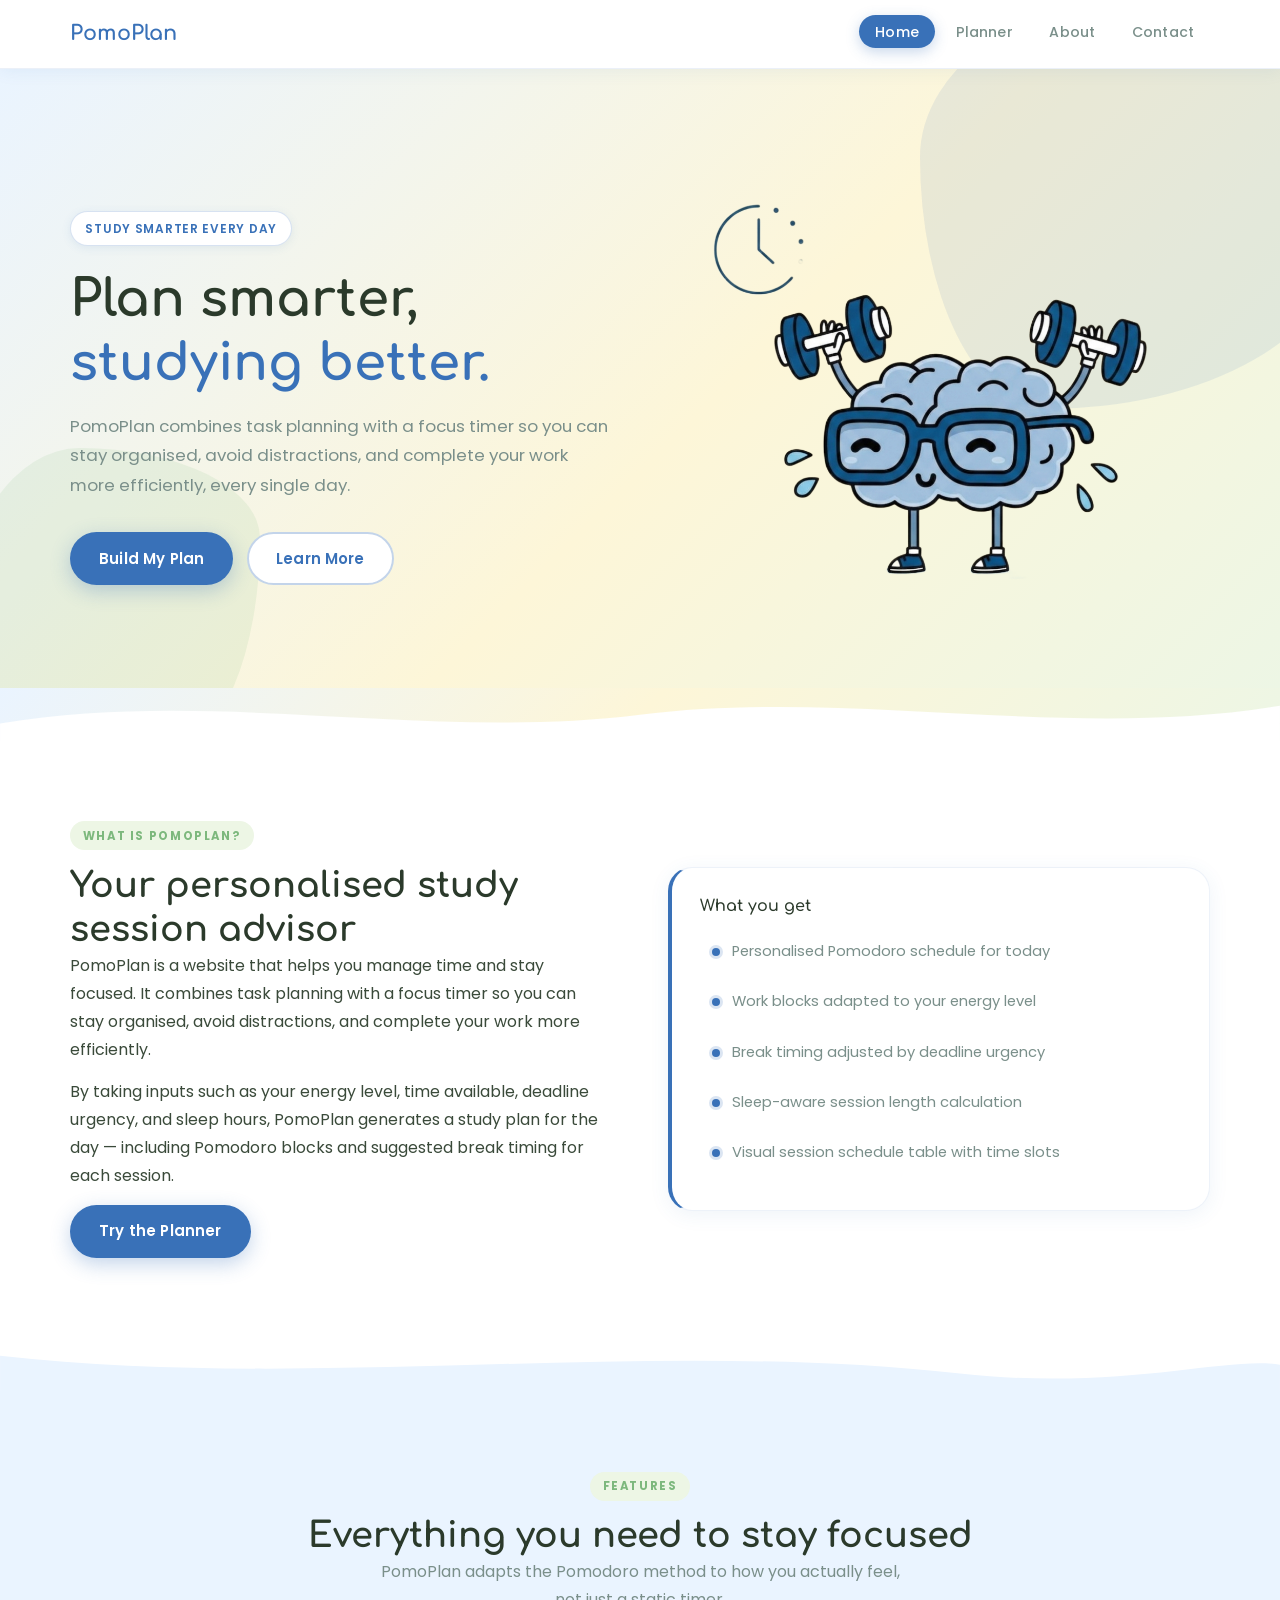
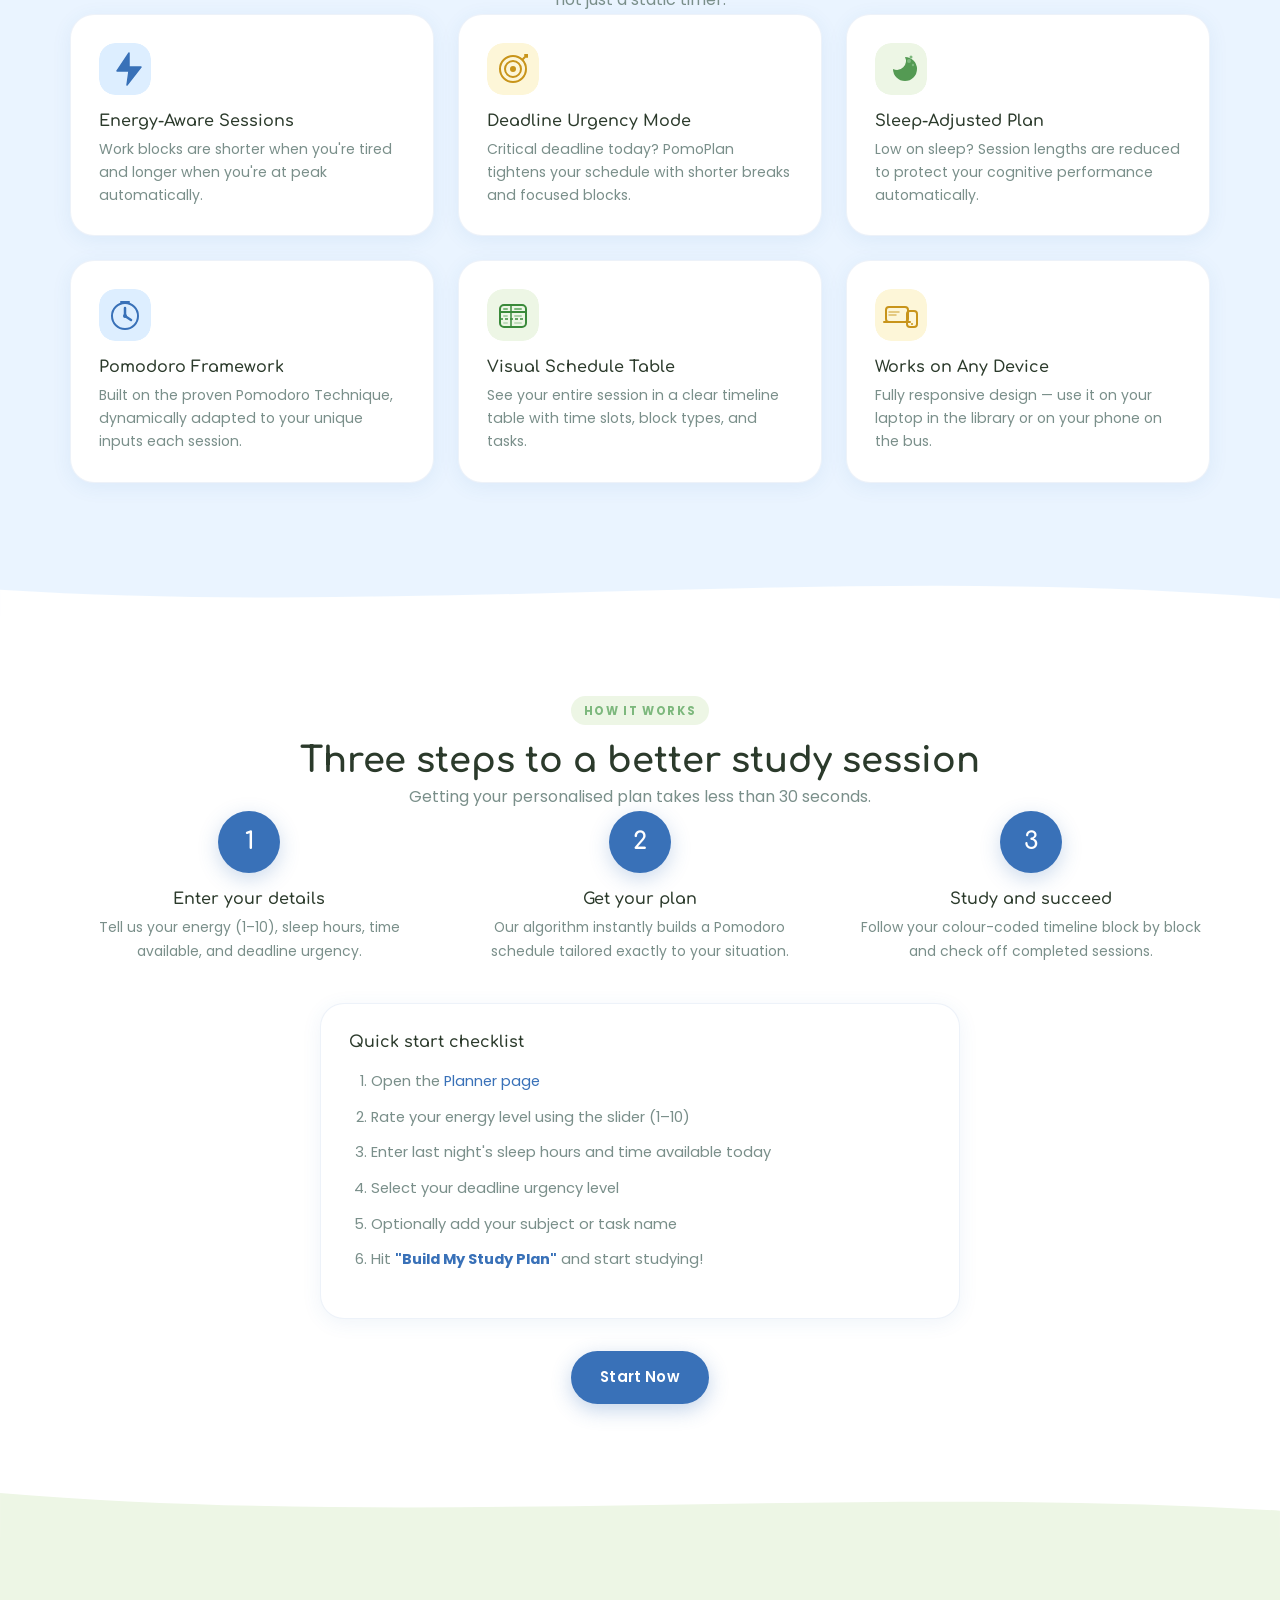
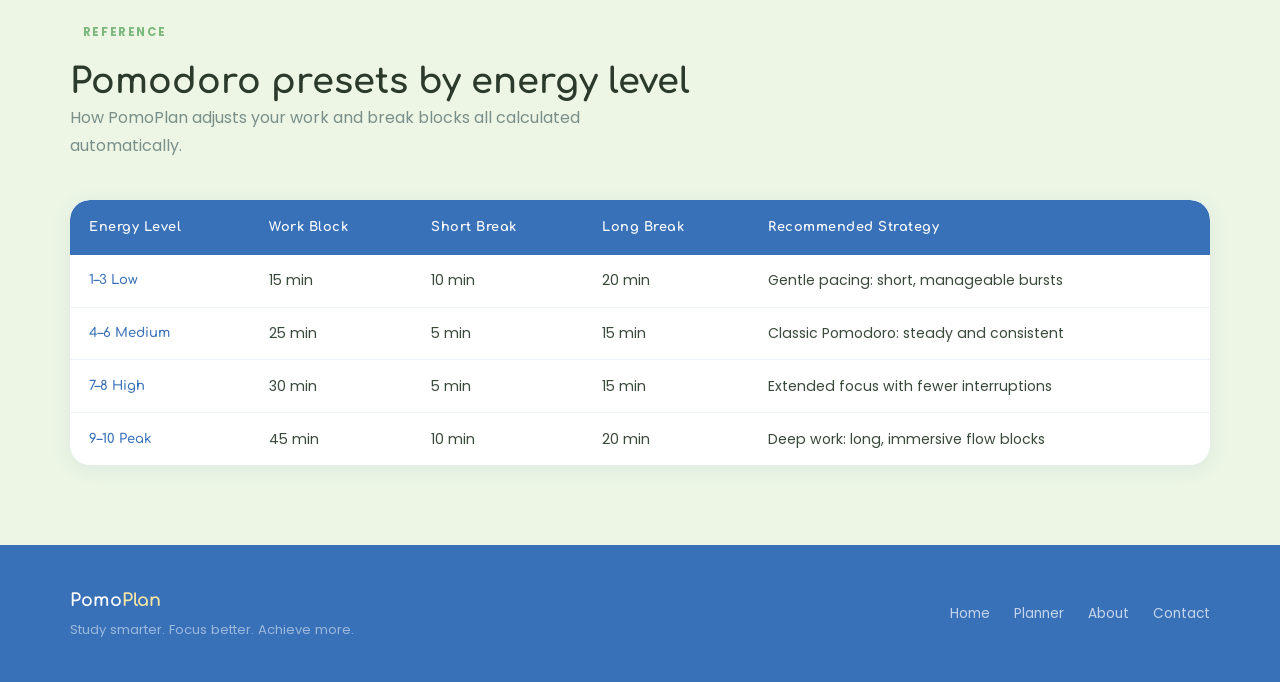
==== commit fb2797fe: "NewUpdate" ====
--- a/index.html
+++ b/index.html
@@ -1,5 +1,6 @@
 <!DOCTYPE html>
 <html lang="en">
+
 <head>
   <meta charset="UTF-8" />
   <meta name="viewport" content="width=device-width, initial-scale=1.0" />
@@ -7,24 +8,25 @@
   <link rel="icon" type="image/png" href="assets/images/favicon.png">
   <link rel="stylesheet" href="style.css" />
 </head>
+
 <body>
 
   <!-- NAVIGATION -->
   <header>
-  <nav class="site-nav">
-    <div class="nav-inner">
-      <a href="index.html" class="nav-logo">PomoPlan</a>
-      <ul class="nav-links" id="navLinks">
-        <li><a href="index.html" class="active">Home</a></li>
-        <li><a href="planner.html">Planner</a></li>
-        <li><a href="about.html">About</a></li>
-        <li><a href="contact.html">Contact</a></li>
-      </ul>
-      <button class="hamburger" id="hamburger" aria-label="Toggle navigation menu">
-        <span></span><span></span><span></span>
-      </button>
-    </div>
-  </nav>
+    <nav class="site-nav">
+      <div class="nav-inner">
+        <a href="index.html" class="nav-logo">PomoPlan</a>
+        <ul class="nav-links" id="navLinks">
+          <li><a href="index.html" class="active">Home</a></li>
+          <li><a href="planner.html">Planner</a></li>
+          <li><a href="about.html">About</a></li>
+          <li><a href="contact.html">Contact</a></li>
+        </ul>
+        <button class="hamburger" id="hamburger" aria-label="Toggle navigation menu">
+          <span></span><span></span><span></span>
+        </button>
+      </div>
+    </nav>
   </header>
 
   <main>
@@ -39,7 +41,7 @@
           <h1>Plan smarter,<br><em>studying better.</em></h1>
           <p class="hero-sub">
             PomoPlan combines task planning with a focus timer so you can stay organised,
-            avoid distractions, and complete your work more efficiently — every single day.
+            avoid distractions, and complete your work more efficiently, every single day.
           </p>
           <div class="hero-actions">
             <a href="planner.html" class="btn btn-primary">Build My Plan</a>
@@ -48,17 +50,14 @@
         </div>
         <!-- Image required -->
         <div class="hero-img fu2">
-          <img
-            src="assets/images/cover.jpg"
-            alt="Students studying together at a desk with notebooks and laptops"
-          />
+          <img src="assets/images/cover.jpg" alt="Students studying together at a desk with notebooks and laptops" />
         </div>
       </div>
     </section>
 
     <div class="wave wave-hero">
       <svg viewBox="0 0 1440 60" xmlns="http://www.w3.org/2000/svg">
-        <path fill="#ffffff" d="M0,40 C240,0 480,60 720,30 C960,0 1200,60 1440,20 L1440,60 L0,60 Z"/>
+        <path fill="#ffffff" d="M0,40 C240,0 480,60 720,30 C960,0 1200,60 1440,20 L1440,60 L0,60 Z" />
       </svg>
     </div>
 
@@ -100,7 +99,7 @@
 
     <div class="wave wave-white">
       <svg viewBox="0 0 1440 60" xmlns="http://www.w3.org/2000/svg">
-        <path fill="#eaf4ff" d="M0,20 C360,60 720,0 1080,40 C1260,60 1380,20 1440,30 L1440,60 L0,60 Z"/>
+        <path fill="#eaf4ff" d="M0,20 C360,60 720,0 1080,40 C1260,60 1380,20 1440,30 L1440,60 L0,60 Z" />
       </svg>
     </div>
 
@@ -111,37 +110,37 @@
           <span class="eyebrow">Features</span>
           <h2>Everything you need to stay focused</h2>
           <p class="section-sub section-sub-center">
-            PomoPlan adapts the Pomodoro method to how you actually feel — not just a static timer.
+            PomoPlan adapts the Pomodoro method to how you actually feel, not just a static timer.
           </p>
         </div>
         <div class="card-grid">
           <div class="bubble-card fu">
-            <div class="card-icon"><img src="assets/images/icons/energy.svg" alt="Energy icon"/></div>
+            <div class="card-icon"><img src="assets/images/icons/energy.svg" alt="Energy icon" /></div>
             <h3>Energy-Aware Sessions</h3>
-            <p>Work blocks are shorter when you're tired and longer when you're at peak — automatically.</p>
+            <p>Work blocks are shorter when you're tired and longer when you're at peak automatically.</p>
           </div>
           <div class="bubble-card fu2">
-            <div class="card-icon"><img src="assets/images/icons/deadline.svg" alt="Deadline icon"/></div>
+            <div class="card-icon"><img src="assets/images/icons/deadline.svg" alt="Deadline icon" /></div>
             <h3>Deadline Urgency Mode</h3>
             <p>Critical deadline today? PomoPlan tightens your schedule with shorter breaks and focused blocks.</p>
           </div>
           <div class="bubble-card fu3">
-            <div class="card-icon"><img src="assets/images/icons/sleep.svg" alt="Sleep icon"/></div>
+            <div class="card-icon"><img src="assets/images/icons/sleep.svg" alt="Sleep icon" /></div>
             <h3>Sleep-Adjusted Plan</h3>
             <p>Low on sleep? Session lengths are reduced to protect your cognitive performance automatically.</p>
           </div>
           <div class="bubble-card fu">
-            <div class="card-icon"><img src="assets/images/icons/clock.svg" alt="Clock icon"/></div>
+            <div class="card-icon"><img src="assets/images/icons/clock.svg" alt="Clock icon" /></div>
             <h3>Pomodoro Framework</h3>
-            <p>Built on the proven Pomodoro Technique — dynamically adapted to your unique inputs each session.</p>
+            <p>Built on the proven Pomodoro Technique, dynamically adapted to your unique inputs each session.</p>
           </div>
           <div class="bubble-card fu2">
-            <div class="card-icon"><img src="assets/images/icons/schedule.svg" alt="Schedule icon"/></div>
+            <div class="card-icon"><img src="assets/images/icons/schedule.svg" alt="Schedule icon" /></div>
             <h3>Visual Schedule Table</h3>
             <p>See your entire session in a clear timeline table with time slots, block types, and tasks.</p>
           </div>
           <div class="bubble-card fu3">
-            <div class="card-icon"><img src="assets/images/icons/device.svg" alt="Device icon"/></div>
+            <div class="card-icon"><img src="assets/images/icons/device.svg" alt="Device icon" /></div>
             <h3>Works on Any Device</h3>
             <p>Fully responsive design — use it on your laptop in the library or on your phone on the bus.</p>
           </div>
@@ -151,7 +150,7 @@
 
     <div class="wave bg-sky">
       <svg viewBox="0 0 1440 60" xmlns="http://www.w3.org/2000/svg">
-        <path fill="#ffffff" d="M0,30 C480,60 960,0 1440,40 L1440,60 L0,60 Z"/>
+        <path fill="#ffffff" d="M0,30 C480,60 960,0 1440,40 L1440,60 L0,60 Z" />
       </svg>
     </div>
 
@@ -202,7 +201,7 @@
 
     <div class="wave wave-white">
       <svg viewBox="0 0 1440 60" xmlns="http://www.w3.org/2000/svg">
-        <path fill="#edf6e5" d="M0,10 C480,50 960,0 1440,30 L1440,60 L0,60 Z"/>
+        <path fill="#edf6e5" d="M0,10 C480,50 960,0 1440,30 L1440,60 L0,60 Z" />
       </svg>
     </div>
 
@@ -211,7 +210,7 @@
       <div class="section-inner">
         <span class="eyebrow">Reference</span>
         <h2>Pomodoro presets by energy level</h2>
-        <p class="section-sub">How PomoPlan adjusts your work and break blocks — all calculated automatically.</p>
+        <p class="section-sub">How PomoPlan adjusts your work and break blocks all calculated automatically.</p>
         <div class="table-wrap">
           <table>
             <thead>
@@ -229,14 +228,14 @@
                 <td>15 min</td>
                 <td>10 min</td>
                 <td>20 min</td>
-                <td>Gentle pacing — short, manageable bursts</td>
+                <td>Gentle pacing: short, manageable bursts</td>
               </tr>
               <tr>
                 <td>4–6 Medium</td>
                 <td>25 min</td>
                 <td>5 min</td>
                 <td>15 min</td>
-                <td>Classic Pomodoro — steady and consistent</td>
+                <td>Classic Pomodoro: steady and consistent</td>
               </tr>
               <tr>
                 <td>7–8 High</td>
@@ -250,7 +249,7 @@
                 <td>45 min</td>
                 <td>10 min</td>
                 <td>20 min</td>
-                <td>Deep work — long, immersive flow blocks</td>
+                <td>Deep work: long, immersive flow blocks</td>
               </tr>
             </tbody>
           </table>
@@ -278,4 +277,5 @@
 
   <script src="script.js"></script>
 </body>
-</html>
+
+</html>
--- a/style.css
+++ b/style.css
@@ -1,8 +1,3 @@
-/* =============================================
-   PomoPlan — style.css
-   Shared stylesheet for all pages
-   ============================================= */
-
 @import url('https://fonts.googleapis.com/css2?family=Comfortaa:wght@400;500;600;700&family=Poppins:ital,wght@0,300;0,400;0,500;0,600;0,700;1,400&display=swap');
 
 /* ── Reset ── */
@@ -75,10 +70,10 @@
   color: #6fa3e0;
   text-decoration: underline;
 }
-
+/* 
 a:visited {
   color: #2d58a0;
-}
+} */
 
 a:active {
   color: #e05c5c;
@@ -317,7 +312,7 @@
 /* ── FEATURE CARDS ── */
 .card-grid {
   display: grid;
-  grid-template-columns: repeat(auto-fit, minmax(240px, 1fr));
+  grid-template-columns: repeat(3, minmax(240px, 1fr));
   gap: 1.5rem;
  
 }
